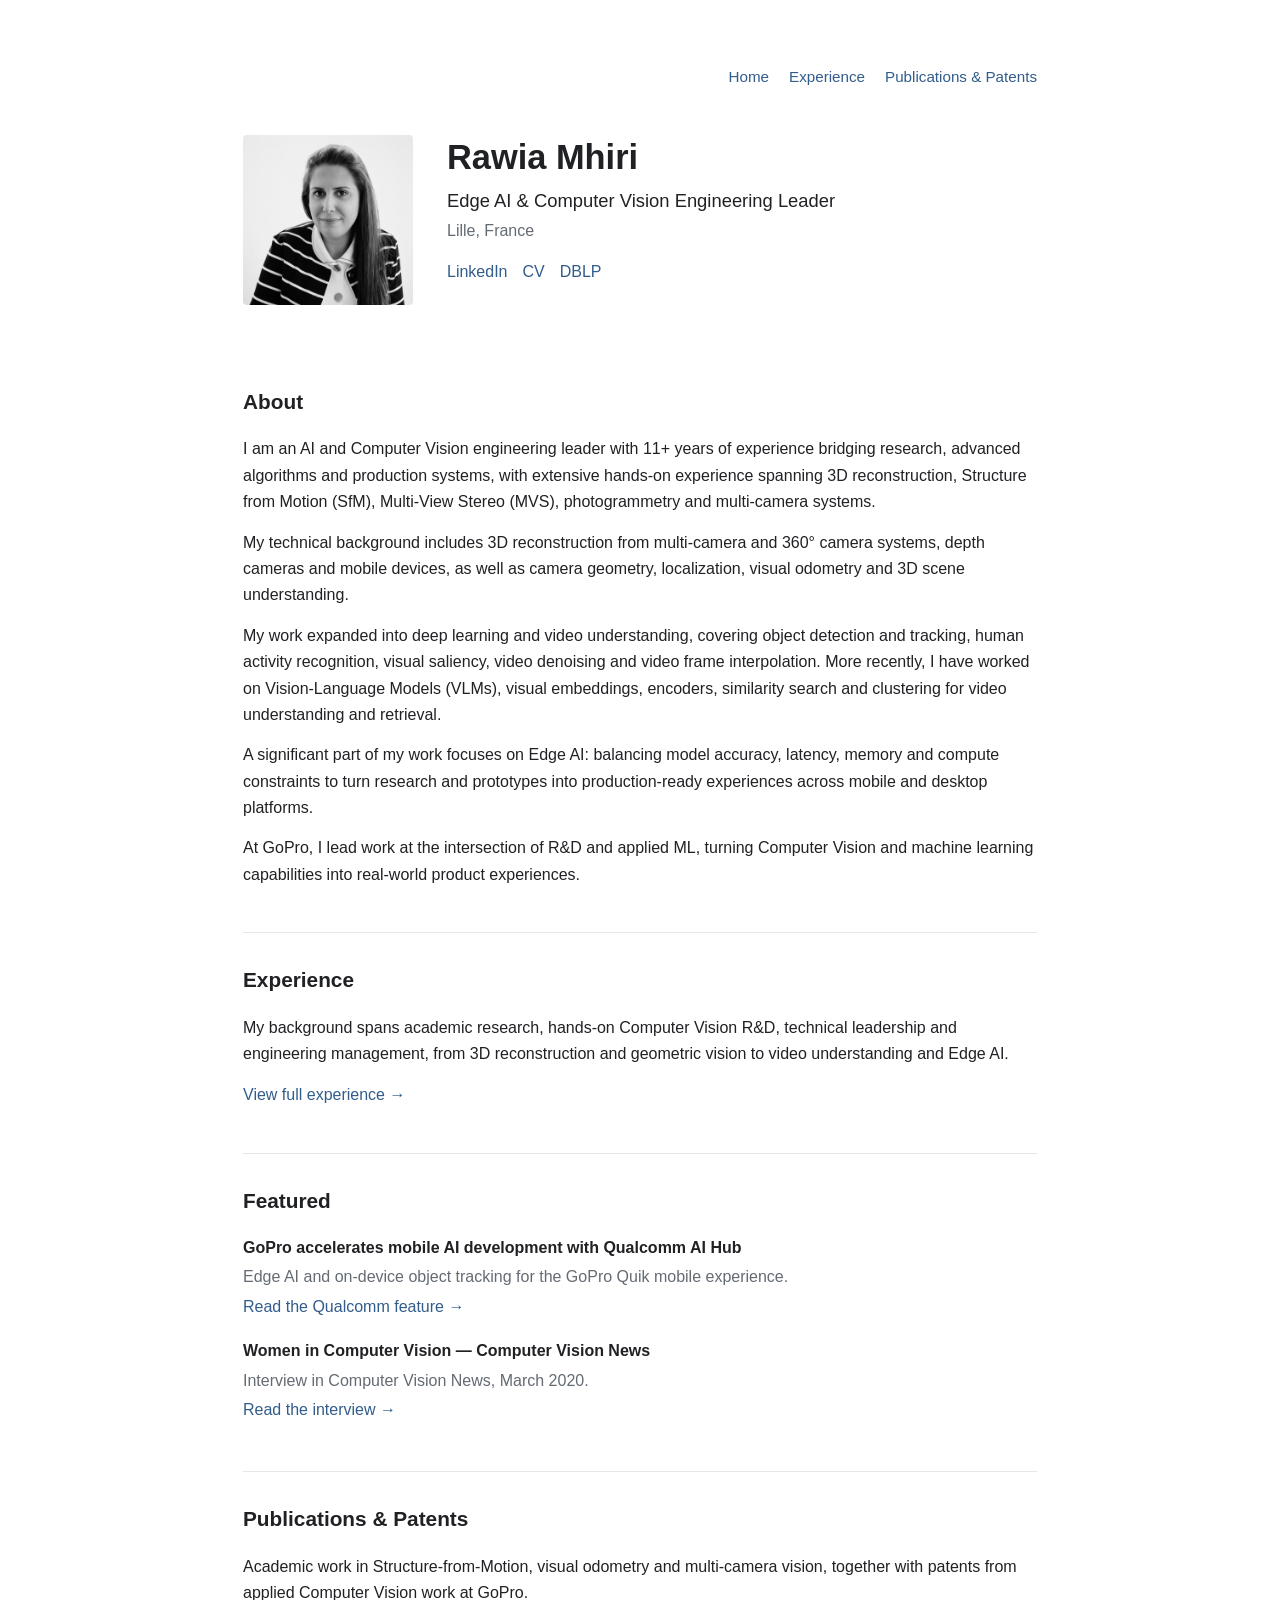
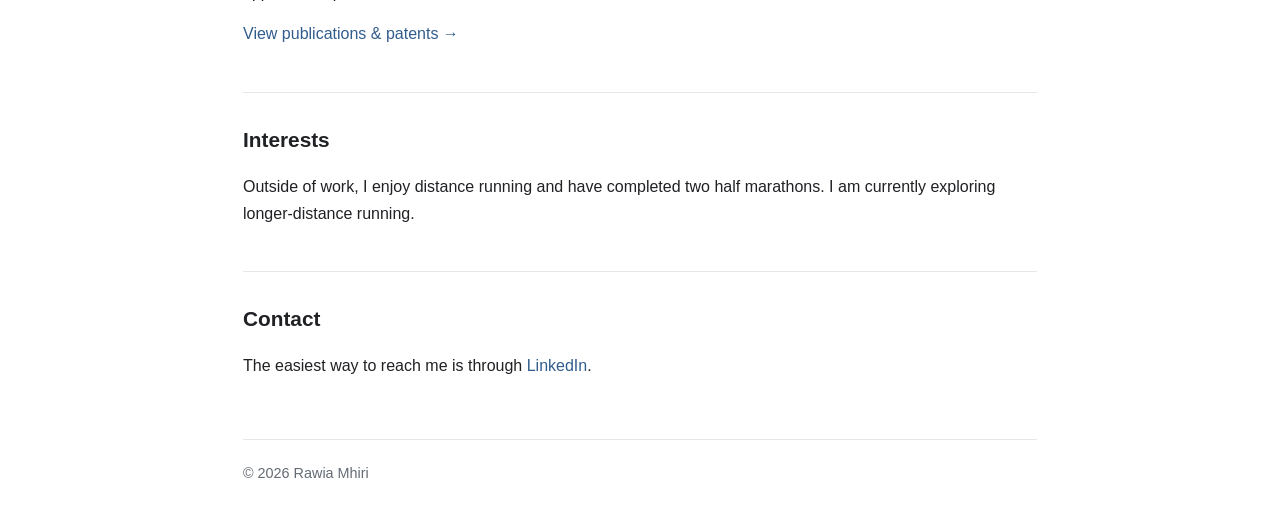
==== index.html @ eebcbce0 "Initial portfolio website" ====
<!doctype html>
<html lang="en">
<head>
  <meta charset="utf-8" />
  <meta name="viewport" content="width=device-width, initial-scale=1" />
  <meta name="description" content="Rawia Mhiri — Edge AI and Computer Vision Engineering Leader." />
  <title>Rawia Mhiri</title>
  <link rel="stylesheet" href="style.css" />
</head>
<body><main class="page">
  <nav class="topnav" aria-label="Main navigation"><a href="index.html">Home</a><a href="experience.html">Experience</a><a href="publications.html">Publications & Patents</a></nav>
  <header class="intro">
    <img class="portrait" src="rawia_photo.jpeg" alt="Rawia Mhiri" />
    <div><h1>Rawia Mhiri</h1><p class="role">Edge AI & Computer Vision Engineering Leader</p><p class="location">Lille, France</p>
      <nav class="links" aria-label="Professional links"><a href="https://www.linkedin.com/in/rawia-mhiri-96955b29/" target="_blank" rel="noreferrer">LinkedIn</a><a href="cv_rawiaMhiri_GoPro_2026.pdf" target="_blank">CV</a><a href="https://dblp.org/pid/148/7142.html" target="_blank" rel="noreferrer">DBLP</a></nav>
    </div>
  </header>
  <section><h2>About</h2>
    <p>I am an AI and Computer Vision engineering leader with 11+ years of experience bridging research, advanced algorithms and production systems, with extensive hands-on experience spanning 3D reconstruction, Structure from Motion (SfM), Multi-View Stereo (MVS), photogrammetry and multi-camera systems.</p>
    <p>My technical background includes 3D reconstruction from multi-camera and 360° camera systems, depth cameras and mobile devices, as well as camera geometry, localization, visual odometry and 3D scene understanding.</p>
    <p>My work expanded into deep learning and video understanding, covering object detection and tracking, human activity recognition, visual saliency, video denoising and video frame interpolation. More recently, I have worked on Vision-Language Models (VLMs), visual embeddings, encoders, similarity search and clustering for video understanding and retrieval.</p>
    <p>A significant part of my work focuses on Edge AI: balancing model accuracy, latency, memory and compute constraints to turn research and prototypes into production-ready experiences across mobile and desktop platforms.</p>
    <p>At GoPro, I lead work at the intersection of R&D and applied ML, turning Computer Vision and machine learning capabilities into real-world product experiences.</p>
  </section>
  <section><h2>Experience</h2><p>My background spans academic research, hands-on Computer Vision R&D, technical leadership and engineering management, from 3D reconstruction and geometric vision to video understanding and Edge AI.</p><p class="more"><a href="experience.html">View full experience →</a></p></section>
  <section><h2>Featured</h2>
    <div class="feature"><strong>GoPro accelerates mobile AI development with Qualcomm AI Hub</strong><p class="muted">Edge AI and on-device object tracking for the GoPro Quik mobile experience.</p><a href="https://bit.ly/47BoiJE" target="_blank" rel="noreferrer">Read the Qualcomm feature →</a></div>
    <div class="feature"><strong>Women in Computer Vision — Computer Vision News</strong><p class="muted">Interview in Computer Vision News, March 2020.</p><a href="https://www.rsipvision.com/ComputerVisionNews-2020March/34/" target="_blank" rel="noreferrer">Read the interview →</a></div>
  </section>
  <section><h2>Publications & Patents</h2><p>Academic work in Structure-from-Motion, visual odometry and multi-camera vision, together with patents from applied Computer Vision work at GoPro.</p><p class="more"><a href="publications.html">View publications & patents →</a></p></section>
  <section><h2>Interests</h2><p>Outside of work, I enjoy distance running and have completed two half marathons. I am currently exploring longer-distance running.</p></section>
  <section><h2>Contact</h2><p>The easiest way to reach me is through <a href="https://www.linkedin.com/in/rawia-mhiri-96955b29/" target="_blank" rel="noreferrer">LinkedIn</a>.</p></section>
  <footer>© <span id="year"></span> Rawia Mhiri</footer>
</main><script>document.getElementById('year').textContent=new Date().getFullYear();</script></body></html>
---- style.css ----
:root{--text:#202124;--muted:#646b73;--line:#e5e7eb;--accent:#315c8c;--bg:#fff;--max:850px}*{box-sizing:border-box}body{margin:0;background:var(--bg);color:var(--text);font-family:-apple-system,BlinkMacSystemFont,"Segoe UI",Roboto,Helvetica,Arial,sans-serif;line-height:1.65}.page{max-width:var(--max);margin:0 auto;padding:64px 28px 40px}.topnav{display:flex;justify-content:flex-end;gap:20px;margin-bottom:46px;font-size:.95rem}.topnav a,.links a,a{color:var(--accent);text-decoration:none}.topnav a:hover,.links a:hover,a:hover{text-decoration:underline}.intro{display:grid;grid-template-columns:170px 1fr;gap:34px;align-items:start;margin-bottom:50px}.portrait{width:170px;height:170px;object-fit:cover;border-radius:4px;background:#f3f4f6}.intro h1{font-size:2.15rem;line-height:1.15;margin:3px 0 8px}.role{font-size:1.15rem;margin:0 0 2px}.location{color:var(--muted);margin:0 0 15px}.links{display:flex;gap:15px;flex-wrap:wrap}section{border-top:1px solid var(--line);padding:30px 0}section:first-of-type{border-top:0}h2{font-size:1.3rem;margin:0 0 17px}h3{font-size:1.05rem;margin:25px 0 8px}p{margin:0 0 14px}.muted{color:var(--muted)}.entry{margin:0 0 27px}.entry-head{display:flex;justify-content:space-between;gap:20px}.entry-head span{color:var(--muted);white-space:nowrap}.more{margin-top:15px}.feature{margin-bottom:18px}.feature strong{display:block}.feature p{margin:3px 0}.pub{margin-bottom:20px}.pub-title{font-weight:600}.meta{color:var(--muted);font-size:.95rem}.tag{font-size:.85rem;color:var(--muted)}footer{border-top:1px solid var(--line);padding-top:22px;margin-top:15px;color:var(--muted);font-size:.9rem}@media(max-width:650px){.page{padding:32px 20px}.topnav{justify-content:flex-start;flex-wrap:wrap;margin-bottom:32px}.intro{grid-template-columns:1fr;gap:20px}.portrait{width:135px;height:135px}.entry-head{display:block}.entry-head span{display:block}.intro h1{font-size:1.9rem}}
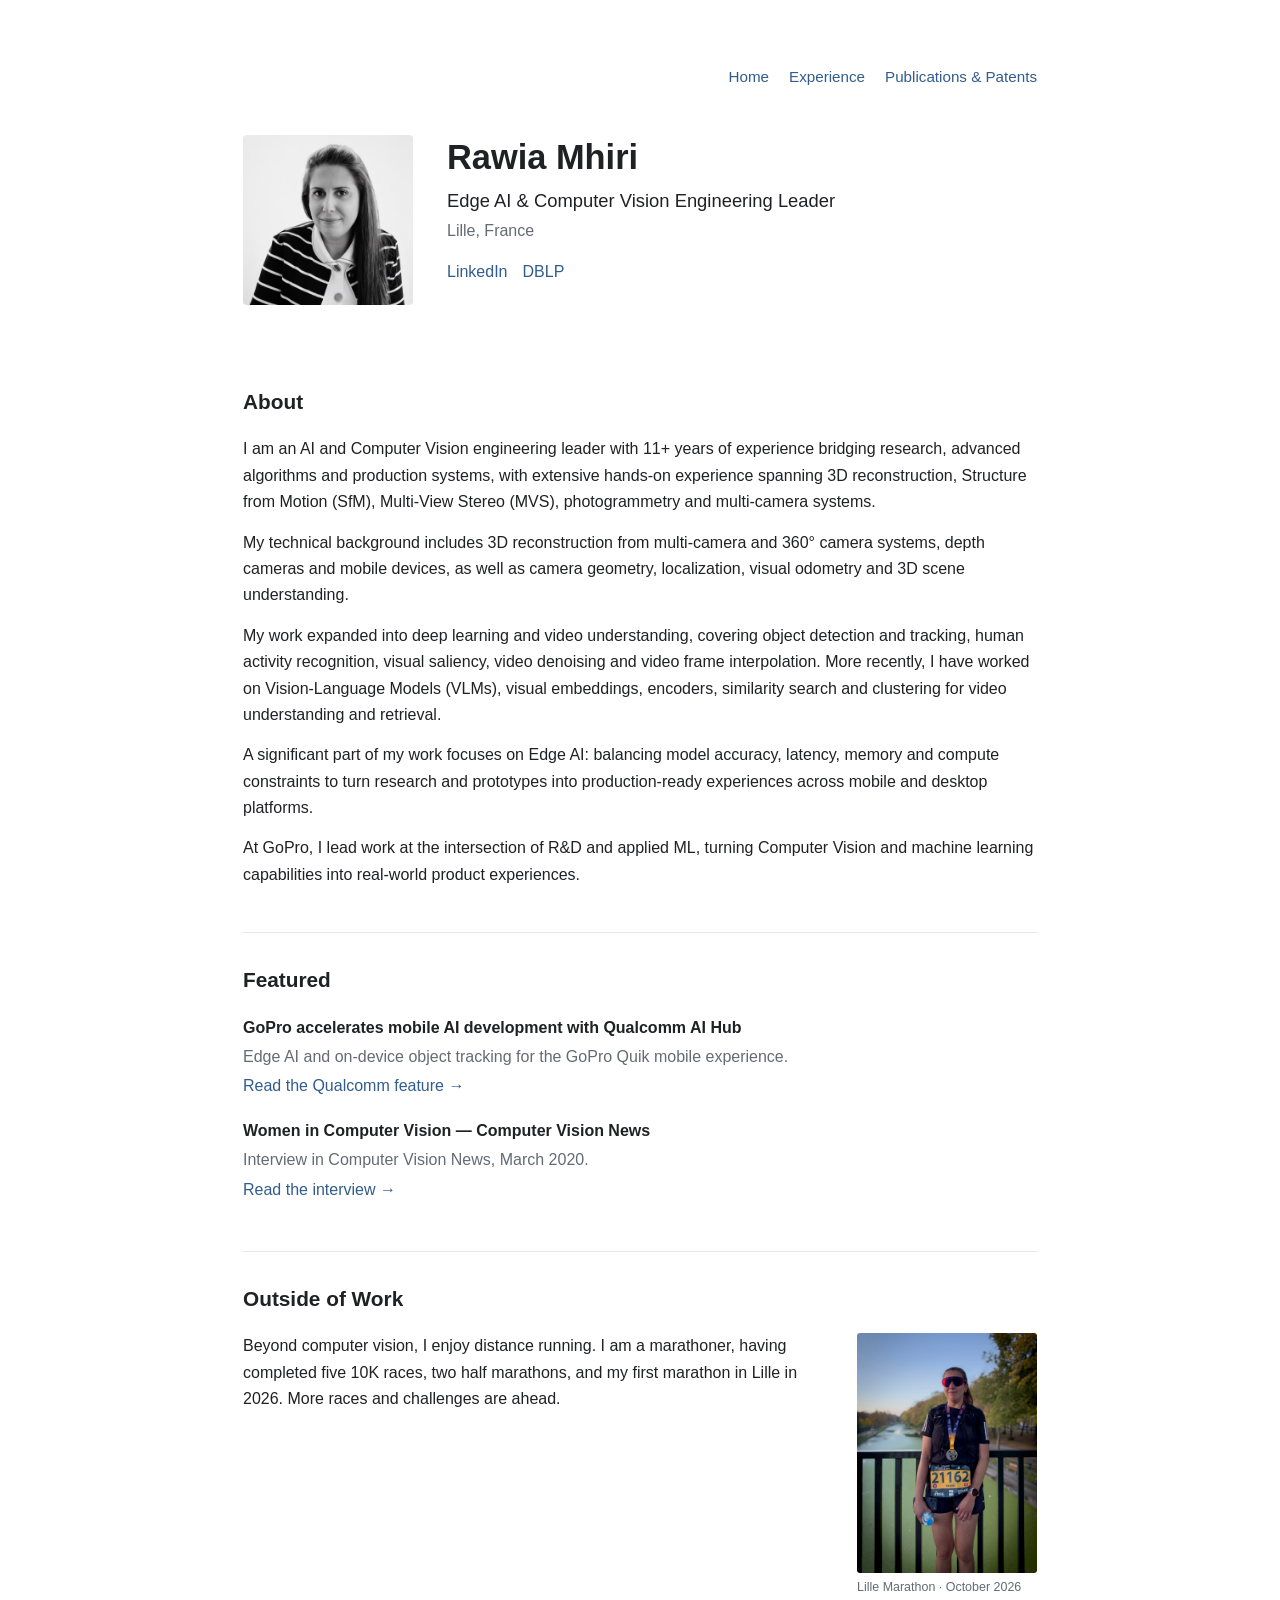
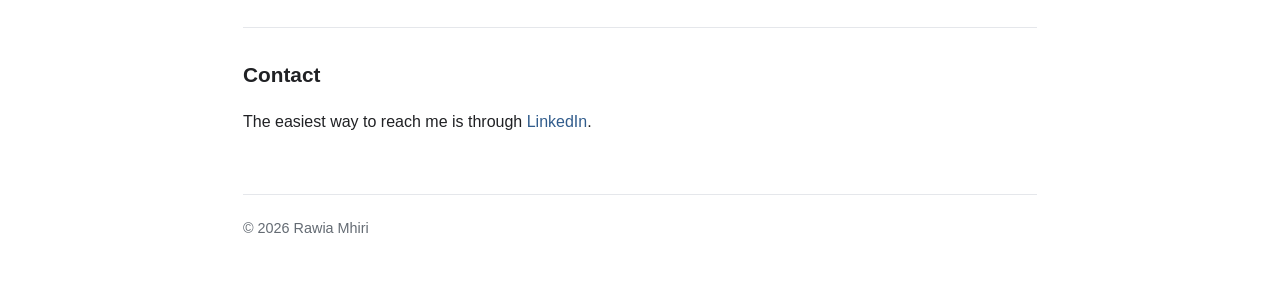
==== commit ad91d0d1: "Update running section with marathon photo" ====
--- a/index.html
+++ b/index.html
@@ -1,34 +1,33 @@
-<!doctype html>
+<!DOCTYPE html>
+
 <html lang="en">
 <head>
-  <meta charset="utf-8" />
-  <meta name="viewport" content="width=device-width, initial-scale=1" />
-  <meta name="description" content="Rawia Mhiri — Edge AI and Computer Vision Engineering Leader." />
-  <title>Rawia Mhiri</title>
-  <link rel="stylesheet" href="style.css" />
+<meta charset="utf-8"/>
+<meta content="width=device-width, initial-scale=1" name="viewport"/>
+<meta content="Rawia Mhiri — Edge AI and Computer Vision Engineering Leader." name="description"/>
+<title>Rawia Mhiri</title>
+<link href="style.css" rel="stylesheet"/>
 </head>
 <body><main class="page">
-  <nav class="topnav" aria-label="Main navigation"><a href="index.html">Home</a><a href="experience.html">Experience</a><a href="publications.html">Publications & Patents</a></nav>
-  <header class="intro">
-    <img class="portrait" src="rawia_photo.jpeg" alt="Rawia Mhiri" />
-    <div><h1>Rawia Mhiri</h1><p class="role">Edge AI & Computer Vision Engineering Leader</p><p class="location">Lille, France</p>
-      <nav class="links" aria-label="Professional links"><a href="https://www.linkedin.com/in/rawia-mhiri-96955b29/" target="_blank" rel="noreferrer">LinkedIn</a><a href="cv_rawiaMhiri_GoPro_2026.pdf" target="_blank">CV</a><a href="https://dblp.org/pid/148/7142.html" target="_blank" rel="noreferrer">DBLP</a></nav>
-    </div>
-  </header>
-  <section><h2>About</h2>
-    <p>I am an AI and Computer Vision engineering leader with 11+ years of experience bridging research, advanced algorithms and production systems, with extensive hands-on experience spanning 3D reconstruction, Structure from Motion (SfM), Multi-View Stereo (MVS), photogrammetry and multi-camera systems.</p>
-    <p>My technical background includes 3D reconstruction from multi-camera and 360° camera systems, depth cameras and mobile devices, as well as camera geometry, localization, visual odometry and 3D scene understanding.</p>
-    <p>My work expanded into deep learning and video understanding, covering object detection and tracking, human activity recognition, visual saliency, video denoising and video frame interpolation. More recently, I have worked on Vision-Language Models (VLMs), visual embeddings, encoders, similarity search and clustering for video understanding and retrieval.</p>
-    <p>A significant part of my work focuses on Edge AI: balancing model accuracy, latency, memory and compute constraints to turn research and prototypes into production-ready experiences across mobile and desktop platforms.</p>
-    <p>At GoPro, I lead work at the intersection of R&D and applied ML, turning Computer Vision and machine learning capabilities into real-world product experiences.</p>
-  </section>
-  <section><h2>Experience</h2><p>My background spans academic research, hands-on Computer Vision R&D, technical leadership and engineering management, from 3D reconstruction and geometric vision to video understanding and Edge AI.</p><p class="more"><a href="experience.html">View full experience →</a></p></section>
-  <section><h2>Featured</h2>
-    <div class="feature"><strong>GoPro accelerates mobile AI development with Qualcomm AI Hub</strong><p class="muted">Edge AI and on-device object tracking for the GoPro Quik mobile experience.</p><a href="https://bit.ly/47BoiJE" target="_blank" rel="noreferrer">Read the Qualcomm feature →</a></div>
-    <div class="feature"><strong>Women in Computer Vision — Computer Vision News</strong><p class="muted">Interview in Computer Vision News, March 2020.</p><a href="https://www.rsipvision.com/ComputerVisionNews-2020March/34/" target="_blank" rel="noreferrer">Read the interview →</a></div>
-  </section>
-  <section><h2>Publications & Patents</h2><p>Academic work in Structure-from-Motion, visual odometry and multi-camera vision, together with patents from applied Computer Vision work at GoPro.</p><p class="more"><a href="publications.html">View publications & patents →</a></p></section>
-  <section><h2>Interests</h2><p>Outside of work, I enjoy distance running and have completed two half marathons. I am currently exploring longer-distance running.</p></section>
-  <section><h2>Contact</h2><p>The easiest way to reach me is through <a href="https://www.linkedin.com/in/rawia-mhiri-96955b29/" target="_blank" rel="noreferrer">LinkedIn</a>.</p></section>
-  <footer>© <span id="year"></span> Rawia Mhiri</footer>
+<nav aria-label="Main navigation" class="topnav"><a href="index.html">Home</a><a href="experience.html">Experience</a><a href="publications.html">Publications &amp; Patents</a></nav>
+<header class="intro">
+<img alt="Rawia Mhiri" class="portrait" src="rawia_photo.jpeg"/>
+<div><h1>Rawia Mhiri</h1><p class="role">Edge AI &amp; Computer Vision Engineering Leader</p><p class="location">Lille, France</p>
+<nav aria-label="Professional links" class="links"><a href="https://www.linkedin.com/in/rawia-mhiri-96955b29/" rel="noreferrer" target="_blank">LinkedIn</a><a href="https://dblp.org/pid/148/7142.html" rel="noreferrer" target="_blank">DBLP</a></nav>
+</div>
+</header>
+<section><h2>About</h2>
+<p>I am an AI and Computer Vision engineering leader with 11+ years of experience bridging research, advanced algorithms and production systems, with extensive hands-on experience spanning 3D reconstruction, Structure from Motion (SfM), Multi-View Stereo (MVS), photogrammetry and multi-camera systems.</p>
+<p>My technical background includes 3D reconstruction from multi-camera and 360° camera systems, depth cameras and mobile devices, as well as camera geometry, localization, visual odometry and 3D scene understanding.</p>
+<p>My work expanded into deep learning and video understanding, covering object detection and tracking, human activity recognition, visual saliency, video denoising and video frame interpolation. More recently, I have worked on Vision-Language Models (VLMs), visual embeddings, encoders, similarity search and clustering for video understanding and retrieval.</p>
+<p>A significant part of my work focuses on Edge AI: balancing model accuracy, latency, memory and compute constraints to turn research and prototypes into production-ready experiences across mobile and desktop platforms.</p>
+<p>At GoPro, I lead work at the intersection of R&amp;D and applied ML, turning Computer Vision and machine learning capabilities into real-world product experiences.</p>
+</section>
+<section><h2>Featured</h2>
+<div class="feature"><strong>GoPro accelerates mobile AI development with Qualcomm AI Hub</strong><p class="muted">Edge AI and on-device object tracking for the GoPro Quik mobile experience.</p><a href="https://bit.ly/47BoiJE" rel="noreferrer" target="_blank">Read the Qualcomm feature →</a></div>
+<div class="feature"><strong>Women in Computer Vision — Computer Vision News</strong><p class="muted">Interview in Computer Vision News, March 2020.</p><a href="https://www.rsipvision.com/ComputerVisionNews-2020March/34/" rel="noreferrer" target="_blank">Read the interview →</a></div>
+</section>
+<section class="running-section"><h2>Outside of Work</h2><div class="running-content"><p>Beyond computer vision, I enjoy distance running. I am a marathoner, having completed five 10K races, two half marathons, and my first marathon in Lille in 2026. More races and challenges are ahead.</p><figure class="running-figure"><img alt="Rawia Mhiri after the Lille Marathon, October 2026" height="240" loading="lazy" src="assets/images/lille-marathon-2026.jpg" width="180"/><figcaption>Lille Marathon · October 2026</figcaption></figure></div></section>
+<section><h2>Contact</h2><p>The easiest way to reach me is through <a href="https://www.linkedin.com/in/rawia-mhiri-96955b29/" rel="noreferrer" target="_blank">LinkedIn</a>.</p></section>
+<footer>© <span id="year"></span> Rawia Mhiri</footer>
 </main><script>document.getElementById('year').textContent=new Date().getFullYear();</script></body></html>
--- a/style.css
+++ b/style.css
@@ -1 +1,9 @@
 :root{--text:#202124;--muted:#646b73;--line:#e5e7eb;--accent:#315c8c;--bg:#fff;--max:850px}*{box-sizing:border-box}body{margin:0;background:var(--bg);color:var(--text);font-family:-apple-system,BlinkMacSystemFont,"Segoe UI",Roboto,Helvetica,Arial,sans-serif;line-height:1.65}.page{max-width:var(--max);margin:0 auto;padding:64px 28px 40px}.topnav{display:flex;justify-content:flex-end;gap:20px;margin-bottom:46px;font-size:.95rem}.topnav a,.links a,a{color:var(--accent);text-decoration:none}.topnav a:hover,.links a:hover,a:hover{text-decoration:underline}.intro{display:grid;grid-template-columns:170px 1fr;gap:34px;align-items:start;margin-bottom:50px}.portrait{width:170px;height:170px;object-fit:cover;border-radius:4px;background:#f3f4f6}.intro h1{font-size:2.15rem;line-height:1.15;margin:3px 0 8px}.role{font-size:1.15rem;margin:0 0 2px}.location{color:var(--muted);margin:0 0 15px}.links{display:flex;gap:15px;flex-wrap:wrap}section{border-top:1px solid var(--line);padding:30px 0}section:first-of-type{border-top:0}h2{font-size:1.3rem;margin:0 0 17px}h3{font-size:1.05rem;margin:25px 0 8px}p{margin:0 0 14px}.muted{color:var(--muted)}.entry{margin:0 0 27px}.entry-head{display:flex;justify-content:space-between;gap:20px}.entry-head span{color:var(--muted);white-space:nowrap}.more{margin-top:15px}.feature{margin-bottom:18px}.feature strong{display:block}.feature p{margin:3px 0}.pub{margin-bottom:20px}.pub-title{font-weight:600}.meta{color:var(--muted);font-size:.95rem}.tag{font-size:.85rem;color:var(--muted)}footer{border-top:1px solid var(--line);padding-top:22px;margin-top:15px;color:var(--muted);font-size:.9rem}@media(max-width:650px){.page{padding:32px 20px}.topnav{justify-content:flex-start;flex-wrap:wrap;margin-bottom:32px}.intro{grid-template-columns:1fr;gap:20px}.portrait{width:135px;height:135px}.entry-head{display:block}.entry-head span{display:block}.intro h1{font-size:1.9rem}}
+
+/* Running: understated personal note */
+.running-content{display:grid;grid-template-columns:minmax(0,1fr) 180px;gap:30px;align-items:start}
+.running-content p{margin:0}
+.running-figure{margin:0}
+.running-figure img{display:block;width:100%;height:auto;border-radius:3px}
+.running-figure figcaption{margin-top:6px;font-size:.78rem;color:var(--muted);line-height:1.4}
+@media(max-width:550px){.running-content{grid-template-columns:1fr;gap:18px}.running-figure{width:170px}}
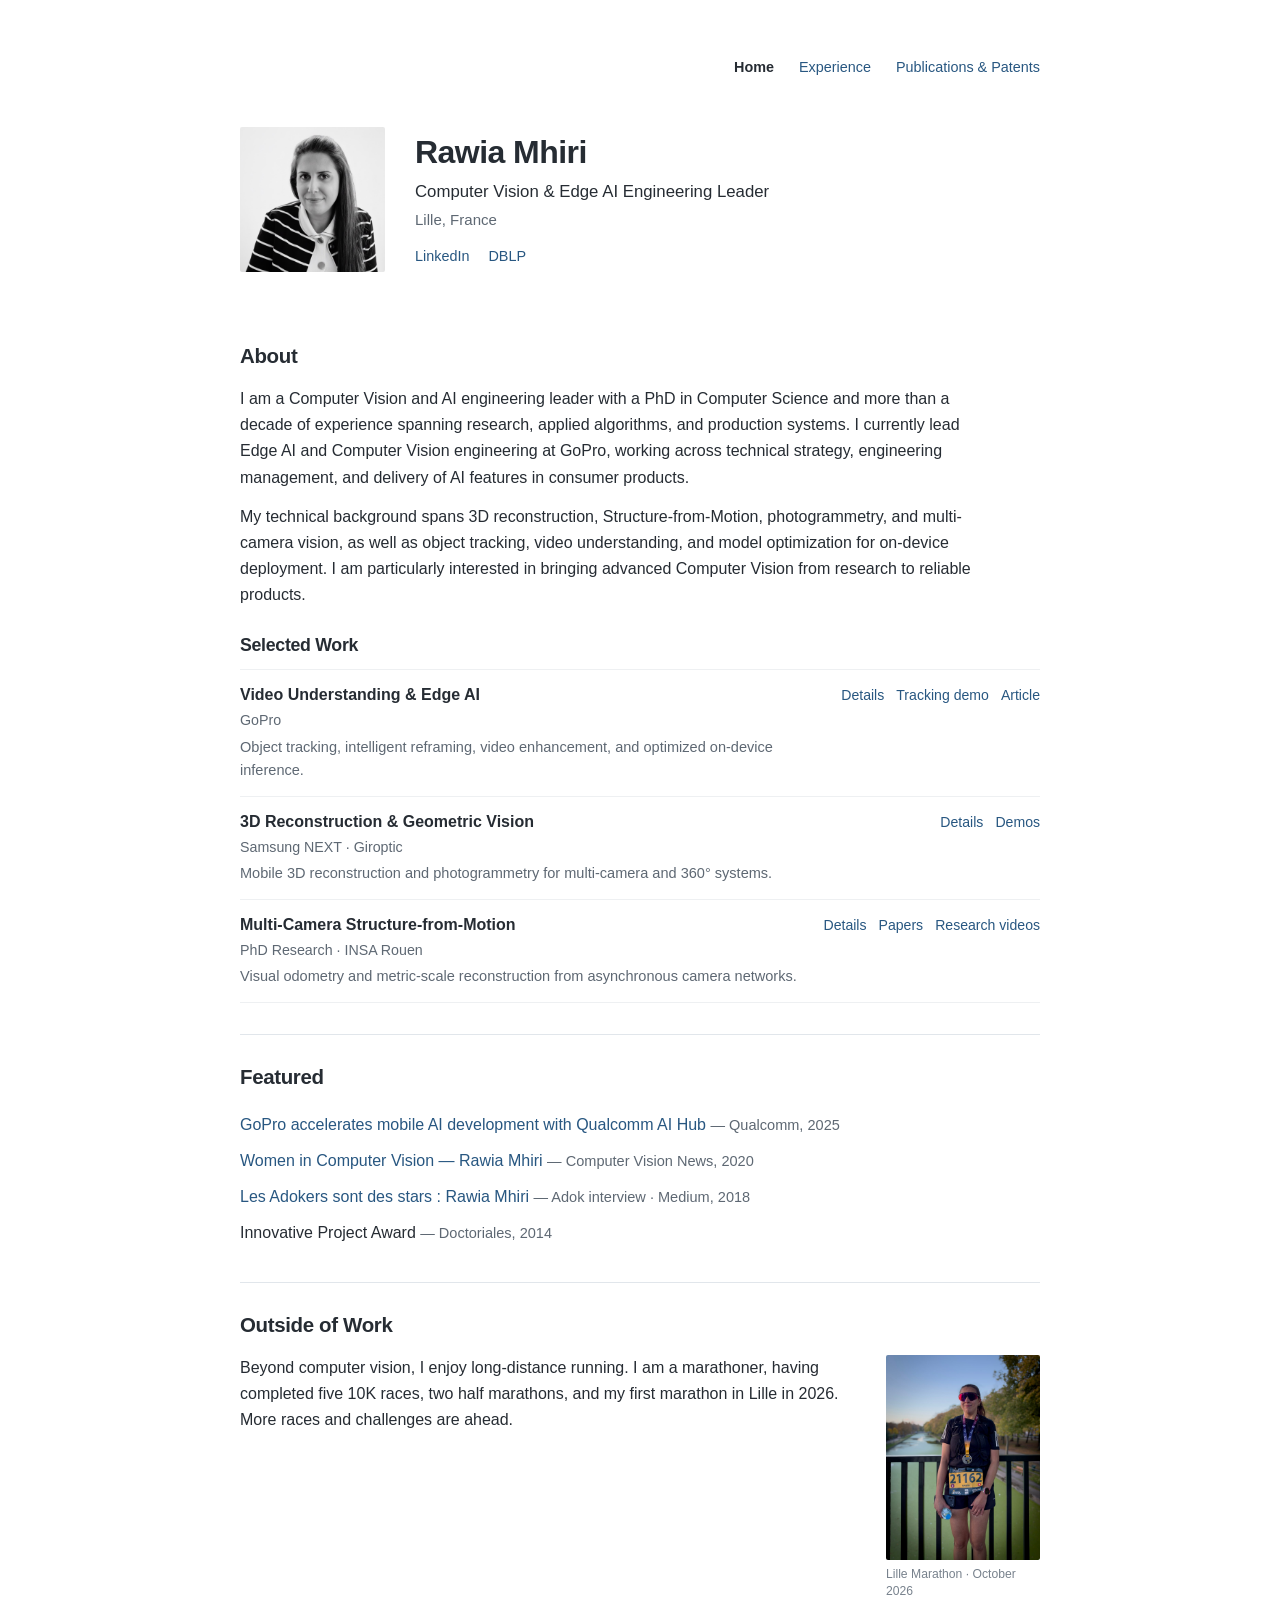
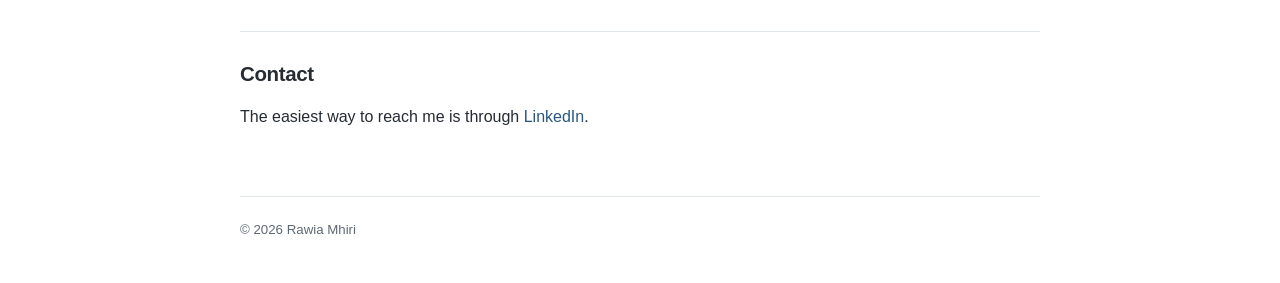
==== commit 7611aac0: "Add computer vision demos and project photos" ====
--- a/index.html
+++ b/index.html
@@ -4,30 +4,87 @@
 <head>
 <meta charset="utf-8"/>
 <meta content="width=device-width, initial-scale=1" name="viewport"/>
-<meta content="Rawia Mhiri — Edge AI and Computer Vision Engineering Leader." name="description"/>
-<title>Rawia Mhiri</title>
+<meta content="Rawia Mhiri is a Computer Vision and Edge AI engineering leader with a PhD and experience leading teams from research to production." name="description"/>
+<meta content="Rawia Mhiri" name="author"/>
+<title>Rawia Mhiri — Computer Vision &amp; Edge AI</title>
 <link href="style.css" rel="stylesheet"/>
 </head>
-<body><main class="page">
-<nav aria-label="Main navigation" class="topnav"><a href="index.html">Home</a><a href="experience.html">Experience</a><a href="publications.html">Publications &amp; Patents</a></nav>
+<body>
+<main class="page" id="top">
+<nav aria-label="Main navigation" class="topnav">
+<a aria-current="page" href="index.html">Home</a>
+<a href="experience.html">Experience</a>
+<a href="publications.html">Publications &amp; Patents</a>
+</nav>
 <header class="intro">
-<img alt="Rawia Mhiri" class="portrait" src="rawia_photo.jpeg"/>
-<div><h1>Rawia Mhiri</h1><p class="role">Edge AI &amp; Computer Vision Engineering Leader</p><p class="location">Lille, France</p>
-<nav aria-label="Professional links" class="links"><a href="https://www.linkedin.com/in/rawia-mhiri-96955b29/" rel="noreferrer" target="_blank">LinkedIn</a><a href="https://dblp.org/pid/148/7142.html" rel="noreferrer" target="_blank">DBLP</a></nav>
+<img alt="Portrait of Rawia Mhiri" class="portrait" height="145" src="rawia_photo.jpeg" width="145"/>
+<div>
+<h1>Rawia Mhiri</h1>
+<p class="role">Computer Vision &amp; Edge AI Engineering Leader</p>
+<p class="location">Lille, France</p>
+<nav aria-label="Professional profiles" class="links">
+<a href="https://www.linkedin.com/in/rawia-mhiri-96955b29/" rel="noopener noreferrer" target="_blank">LinkedIn</a>
+<a href="https://dblp.org/pid/148/7142.html" rel="noopener noreferrer" target="_blank">DBLP</a>
+</nav>
 </div>
 </header>
-<section><h2>About</h2>
-<p>I am an AI and Computer Vision engineering leader with 11+ years of experience bridging research, advanced algorithms and production systems, with extensive hands-on experience spanning 3D reconstruction, Structure from Motion (SfM), Multi-View Stereo (MVS), photogrammetry and multi-camera systems.</p>
-<p>My technical background includes 3D reconstruction from multi-camera and 360° camera systems, depth cameras and mobile devices, as well as camera geometry, localization, visual odometry and 3D scene understanding.</p>
-<p>My work expanded into deep learning and video understanding, covering object detection and tracking, human activity recognition, visual saliency, video denoising and video frame interpolation. More recently, I have worked on Vision-Language Models (VLMs), visual embeddings, encoders, similarity search and clustering for video understanding and retrieval.</p>
-<p>A significant part of my work focuses on Edge AI: balancing model accuracy, latency, memory and compute constraints to turn research and prototypes into production-ready experiences across mobile and desktop platforms.</p>
-<p>At GoPro, I lead work at the intersection of R&amp;D and applied ML, turning Computer Vision and machine learning capabilities into real-world product experiences.</p>
+<section class="content-section about" id="about">
+<h2>About</h2>
+<p>I am a Computer Vision and AI engineering leader with a PhD in Computer Science and more than a decade of experience spanning research, applied algorithms, and production systems. I currently lead Edge AI and Computer Vision engineering at GoPro, working across technical strategy, engineering management, and delivery of AI features in consumer products.</p>
+<p>My technical background spans 3D reconstruction, Structure-from-Motion, photogrammetry, and multi-camera vision, as well as object tracking, video understanding, and model optimization for on-device deployment. I am particularly interested in bringing advanced Computer Vision from research to reliable products.</p>
+<h2 class="subsection-heading" id="selected-work">Selected Work</h2>
+<div class="work-list">
+<div class="work-row">
+<div>
+<div class="work-title">Video Understanding &amp; Edge AI</div>
+<div class="work-organization">GoPro</div>
+<p class="work-description">Object tracking, intelligent reframing, video enhancement, and optimized on-device inference.</p>
+</div>
+<div class="work-links"><a href="experience.html#gopro">Details</a><a href="https://drive.google.com/file/d/1K36116cVzpAuXo-okKpgn88uL-rQt2rN/view?usp=sharing" rel="noopener noreferrer" target="_blank">Tracking demo</a><a href="https://bit.ly/47BoiJE" rel="noopener noreferrer" target="_blank">Article</a></div>
+</div>
+<div class="work-row">
+<div>
+<div class="work-title">3D Reconstruction &amp; Geometric Vision</div>
+<div class="work-organization">Samsung NEXT · Giroptic</div>
+<p class="work-description">Mobile 3D reconstruction and photogrammetry for multi-camera and 360° systems.</p>
+</div>
+<div class="work-links"><a href="experience.html#samsung">Details</a><a href="https://www.youtube.com/watch?v=HIu3Fz293rE" rel="noopener noreferrer" target="_blank">Demos</a></div>
+</div>
+<div class="work-row">
+<div>
+<div class="work-title">Multi-Camera Structure-from-Motion</div>
+<div class="work-organization">PhD Research · INSA Rouen</div>
+<p class="work-description">Visual odometry and metric-scale reconstruction from asynchronous camera networks.</p>
+</div>
+<div class="work-links"><a href="experience.html#phd">Details</a><a href="publications.html#papers">Papers</a><a href="https://www.youtube.com/watch?v=GycIlKgzkQ8" rel="noopener noreferrer" target="_blank">Research videos</a></div>
+</div>
+</div>
 </section>
-<section><h2>Featured</h2>
-<div class="feature"><strong>GoPro accelerates mobile AI development with Qualcomm AI Hub</strong><p class="muted">Edge AI and on-device object tracking for the GoPro Quik mobile experience.</p><a href="https://bit.ly/47BoiJE" rel="noreferrer" target="_blank">Read the Qualcomm feature →</a></div>
-<div class="feature"><strong>Women in Computer Vision — Computer Vision News</strong><p class="muted">Interview in Computer Vision News, March 2020.</p><a href="https://www.rsipvision.com/ComputerVisionNews-2020March/34/" rel="noreferrer" target="_blank">Read the interview →</a></div>
+<section aria-labelledby="recognition-title" class="content-section">
+<h2 id="recognition-title">Featured</h2>
+<ul class="plain-items">
+<li><a href="https://bit.ly/47BoiJE" rel="noopener noreferrer" target="_blank">GoPro accelerates mobile AI development with Qualcomm AI Hub</a> <span class="byline">— Qualcomm, 2025</span></li>
+<li><a href="https://www.rsipvision.com/ComputerVisionNews-2020March/34/" rel="noopener noreferrer" target="_blank">Women in Computer Vision — Rawia Mhiri</a> <span class="byline">— Computer Vision News, 2020</span></li>
+<li><a href="https://medium.com/@pperetie/les-adokers-sont-des-stars-rawia-mhiri-43b8ec3d247f" lang="fr" rel="noopener noreferrer" target="_blank">Les Adokers sont des stars : Rawia Mhiri</a> <span class="byline">— Adok interview · Medium, 2018</span></li>
+<li>Innovative Project Award <span class="byline">— Doctoriales, 2014</span></li>
+</ul>
 </section>
-<section class="running-section"><h2>Outside of Work</h2><div class="running-content"><p>Beyond computer vision, I enjoy distance running. I am a marathoner, having completed five 10K races, two half marathons, and my first marathon in Lille in 2026. More races and challenges are ahead.</p><figure class="running-figure"><img alt="Rawia Mhiri after the Lille Marathon, October 2026" height="240" loading="lazy" src="assets/images/lille-marathon-2026.jpg" width="180"/><figcaption>Lille Marathon · October 2026</figcaption></figure></div></section>
-<section><h2>Contact</h2><p>The easiest way to reach me is through <a href="https://www.linkedin.com/in/rawia-mhiri-96955b29/" rel="noreferrer" target="_blank">LinkedIn</a>.</p></section>
-<footer>© <span id="year"></span> Rawia Mhiri</footer>
-</main><script>document.getElementById('year').textContent=new Date().getFullYear();</script></body></html>
+<section aria-labelledby="running-title" class="content-section">
+<h2 id="running-title">Outside of Work</h2>
+<div class="running-content">
+<p>Beyond computer vision, I enjoy long-distance running. I am a marathoner, having completed five 10K races, two half marathons, and my first marathon in Lille in 2026. More races and challenges are ahead.</p>
+<figure class="running-figure">
+<img alt="After completing the Lille Marathon in October 2026" height="205" loading="lazy" src="assets/images/lille-marathon-2026.jpg" width="154"/>
+<figcaption>Lille Marathon · October 2026</figcaption>
+</figure>
+</div>
+</section>
+<section class="content-section">
+<h2>Contact</h2>
+<p>The easiest way to reach me is through <a href="https://www.linkedin.com/in/rawia-mhiri-96955b29/" rel="noopener noreferrer" target="_blank">LinkedIn</a>.</p>
+</section>
+<footer class="footer">© <span id="year">2026</span> Rawia Mhiri</footer>
+</main>
+<script>document.getElementById('year').textContent = new Date().getFullYear();</script>
+</body>
+</html>
--- a/style.css
+++ b/style.css
@@ -1,9 +1,113 @@
-:root{--text:#202124;--muted:#646b73;--line:#e5e7eb;--accent:#315c8c;--bg:#fff;--max:850px}*{box-sizing:border-box}body{margin:0;background:var(--bg);color:var(--text);font-family:-apple-system,BlinkMacSystemFont,"Segoe UI",Roboto,Helvetica,Arial,sans-serif;line-height:1.65}.page{max-width:var(--max);margin:0 auto;padding:64px 28px 40px}.topnav{display:flex;justify-content:flex-end;gap:20px;margin-bottom:46px;font-size:.95rem}.topnav a,.links a,a{color:var(--accent);text-decoration:none}.topnav a:hover,.links a:hover,a:hover{text-decoration:underline}.intro{display:grid;grid-template-columns:170px 1fr;gap:34px;align-items:start;margin-bottom:50px}.portrait{width:170px;height:170px;object-fit:cover;border-radius:4px;background:#f3f4f6}.intro h1{font-size:2.15rem;line-height:1.15;margin:3px 0 8px}.role{font-size:1.15rem;margin:0 0 2px}.location{color:var(--muted);margin:0 0 15px}.links{display:flex;gap:15px;flex-wrap:wrap}section{border-top:1px solid var(--line);padding:30px 0}section:first-of-type{border-top:0}h2{font-size:1.3rem;margin:0 0 17px}h3{font-size:1.05rem;margin:25px 0 8px}p{margin:0 0 14px}.muted{color:var(--muted)}.entry{margin:0 0 27px}.entry-head{display:flex;justify-content:space-between;gap:20px}.entry-head span{color:var(--muted);white-space:nowrap}.more{margin-top:15px}.feature{margin-bottom:18px}.feature strong{display:block}.feature p{margin:3px 0}.pub{margin-bottom:20px}.pub-title{font-weight:600}.meta{color:var(--muted);font-size:.95rem}.tag{font-size:.85rem;color:var(--muted)}footer{border-top:1px solid var(--line);padding-top:22px;margin-top:15px;color:var(--muted);font-size:.9rem}@media(max-width:650px){.page{padding:32px 20px}.topnav{justify-content:flex-start;flex-wrap:wrap;margin-bottom:32px}.intro{grid-template-columns:1fr;gap:20px}.portrait{width:135px;height:135px}.entry-head{display:block}.entry-head span{display:block}.intro h1{font-size:1.9rem}}
+/* Rawia Mhiri — quiet, academic-inspired personal site */
+:root {
+  --page:#fff; --ink:#262c33; --muted:#5e6873; --soft:#78828d;
+  --border:#e1e6eb; --link:#285781; --measure:860px;
+}
+*, *::before, *::after { box-sizing:border-box; }
+html { scroll-behavior:smooth; }
+body { margin:0; color:var(--ink); background:var(--page); font:16px/1.63 -apple-system,BlinkMacSystemFont,"Segoe UI",Roboto,Arial,sans-serif; -webkit-font-smoothing:antialiased; }
+a { color:var(--link); text-decoration:none; text-underline-offset:3px; }
+a:hover, a:focus-visible { text-decoration:underline; }
+a:focus-visible { outline:2px solid var(--link); outline-offset:3px; }
+.page { max-width:var(--measure); margin:0 auto; padding:56px 30px 42px; }
+.topnav { display:flex; justify-content:flex-end; flex-wrap:wrap; gap:10px 25px; margin-bottom:48px; font-size:0.9rem; }
+.topnav a[aria-current="page"] { color:var(--ink); font-weight:650; }
+h1,h2,h3 { font-weight:650; line-height:1.26; letter-spacing:-.017em; }
+h1 { font-size:2rem; margin:0 0 6px; }
+h2 { font-size:1.28rem; margin:0 0 17px; }
+h3 { font-size:1.03rem; margin:0 0 5px; }
+p { margin:0 0 13px; }
+.small,small,.muted { color:var(--muted); }
+.small,small { font-size:.88rem; }
+.intro { display:grid; grid-template-columns:145px minmax(0,1fr); gap:30px; align-items:center; margin:0 0 42px; }
+.portrait { width:145px; height:145px; object-fit:cover; border-radius:2px; }
+.role { margin:0; font-size:1.05rem; }
+.location { color:var(--muted); margin:3px 0 12px; font-size:.94rem; }
+.links { display:flex; flex-wrap:wrap; gap:9px 19px; font-size:.9rem; }
+.content-section { border-top:1px solid var(--border); padding:29px 0 31px; }
+.content-section:first-of-type { border-top:0; }
+.about p { max-width:760px; }
+.subsection-heading { font-size:1.11rem; margin:26px 0 13px; }
+.work-list { margin:0; }
+.work-row { display:grid; grid-template-columns:minmax(0,1fr) auto; column-gap:20px; align-items:baseline; padding:12px 0 13px; border-top:1px solid #eef0f2; }
+.work-row:last-child { border-bottom:1px solid #eef0f2; }
+.work-title { font-weight:630; }
+.work-organization { color:var(--muted); font-size:.89rem; margin-top:1px; }
+.work-description { color:var(--muted); margin:3px 0 0; font-size:.91rem; }
+.work-links { white-space:nowrap; font-size:.88rem; }
+.work-links a + a { margin-left:12px; }
+.plain-items { margin:0; padding:0; list-style:none; }
+.plain-items li { padding:5px 0; }
+.plain-items .byline { color:var(--muted); font-size:.91rem; }
+.running-content { display:grid; grid-template-columns:minmax(0,1fr) 154px; gap:28px; align-items:start; }
+.running-figure { margin:0; }
+.running-figure img { display:block; width:100%; height:auto; border-radius:2px; }
+figcaption { font-size:.76rem; color:var(--soft); line-height:1.4; margin-top:6px; }
+.page-head { padding:2px 0 25px; }
+.page-head p { color:var(--muted); margin-top:8px; }
+.timeline-entry { padding:25px 0 26px; border-top:1px solid var(--border); scroll-margin-top:30px; }
+.entry-head { display:flex; align-items:baseline; justify-content:space-between; gap:16px; margin-bottom:7px; }
+.entry-head h2 { margin:0; font-size:1.22rem; }
+.dates { flex-shrink:0; font-size:.88rem; color:var(--muted); }
+.position { font-size:.94rem; color:var(--muted); margin:0 0 8px; }
+.timeline-entry > p { margin-bottom:10px; }
+.contrib { display:grid; grid-template-columns:142px minmax(0,1fr); gap:20px; align-items:start; margin-top:15px; }
+.contrib img { display:block; width:142px; max-height:132px; object-fit:cover; border:1px solid var(--border); }
+.contrib img.fit-contain { object-fit:contain; height:132px; background:#fff; }
+.contrib p { color:var(--muted); font-size:.93rem; margin:4px 0 6px; }
+.contrib .kicker { color:var(--muted); text-transform:uppercase; font-size:.74rem; letter-spacing:.07em; margin-bottom:3px; }
+.inline-links { font-size:.87rem; }
+.inline-links a + a { margin-left:14px; }
+.earlier-roles { color:var(--muted); font-size:.91rem; margin:10px 0 0; }
+.pubs-section { border-top:1px solid var(--border); padding-top:26px; margin-top:2px; }
+.pubs-section h2 { margin-bottom:19px; }
+.publication { padding:0 0 19px; margin:0 0 19px; border-bottom:1px solid #edf0f2; }
+.publication.with-image { display:grid; grid-template-columns:93px minmax(0,1fr); gap:20px; }
+.publication img { display:block; width:93px; max-height:126px; object-fit:contain; object-position:top center; border:1px solid #e4e7eb; }
+.publication .paper-title { font-weight:640; margin:0 0 3px; line-height:1.43; }
+.paper-authors { font-size:.90rem; color:var(--muted); margin:0 0 2px; }
+.paper-meta { font-size:.89rem; color:var(--muted); margin:0 0 6px; }
+.patent-list .publication { padding-bottom:15px; margin-bottom:15px; }
+.footer { margin-top:22px; border-top:1px solid var(--border); padding-top:22px; color:var(--muted); font-size:.83rem; }
+@media(max-width:650px) {
+  .page { padding:29px 21px 34px; }
+  .topnav { justify-content:flex-start; margin-bottom:30px; gap:8px 19px; }
+  .intro { grid-template-columns:115px minmax(0,1fr); gap:18px; align-items:center; margin-bottom:30px; }
+  .portrait { width:115px; height:115px; }
+  h1 { font-size:1.75rem; }
+  .role { font-size:.94rem; }
+  .work-row { grid-template-columns:1fr; gap:6px; }
+  .running-content { grid-template-columns:1fr; gap:15px; }
+  .running-figure { width:158px; }
+  .entry-head { align-items:start; }
+  .contrib { grid-template-columns:115px minmax(0,1fr); gap:13px; }
+  .contrib img, .contrib img.fit-contain { width:115px; max-height:110px; height:110px; }
+  .publication.with-image { grid-template-columns:75px minmax(0,1fr); gap:14px; }
+  .publication img { width:75px; max-height:105px; }
+}
+@media(max-width:400px){
+  .intro { grid-template-columns:1fr; }
+  .portrait { width:120px; height:120px; }
+  .entry-head { display:block; }
+  .contrib { grid-template-columns:1fr; }
+  .contrib img, .contrib img.fit-contain { width:150px; max-height:115px; height:115px; }
+}
 
-/* Running: understated personal note */
-.running-content{display:grid;grid-template-columns:minmax(0,1fr) 180px;gap:30px;align-items:start}
-.running-content p{margin:0}
-.running-figure{margin:0}
-.running-figure img{display:block;width:100%;height:auto;border-radius:3px}
-.running-figure figcaption{margin-top:6px;font-size:.78rem;color:var(--muted);line-height:1.4}
-@media(max-width:550px){.running-content{grid-template-columns:1fr;gap:18px}.running-figure{width:170px}}
+/* Personal photos and research demo links — restrained visual treatment. */
+.contrib .contrib-photo { display:block; width:164px; max-width:100%; line-height:0; }
+.contrib .contrib-photo img { display:block; width:100%; height:auto; max-height:none; object-fit:contain; border:1px solid var(--border); }
+.contrib .contrib-photo--portrait { width:124px; }
+.contrib .contrib-photo--square { width:148px; }
+.contrib .contrib-photo:hover img, .contrib .contrib-photo:focus-visible img { border-color:#9dacb9; }
+.research-videos { font-size:.89rem; color:var(--muted); margin:0 0 13px; }
+.research-videos a { white-space:nowrap; }
+@media (max-width:650px) {
+  .contrib .contrib-photo { width:115px; }
+  .contrib .contrib-photo--portrait { width:100px; }
+  .contrib .contrib-photo--square { width:115px; }
+}
+@media (max-width:400px) {
+  .contrib .contrib-photo { width:150px; }
+  .contrib .contrib-photo--portrait { width:115px; }
+  .contrib .contrib-photo--square { width:145px; }
+}
